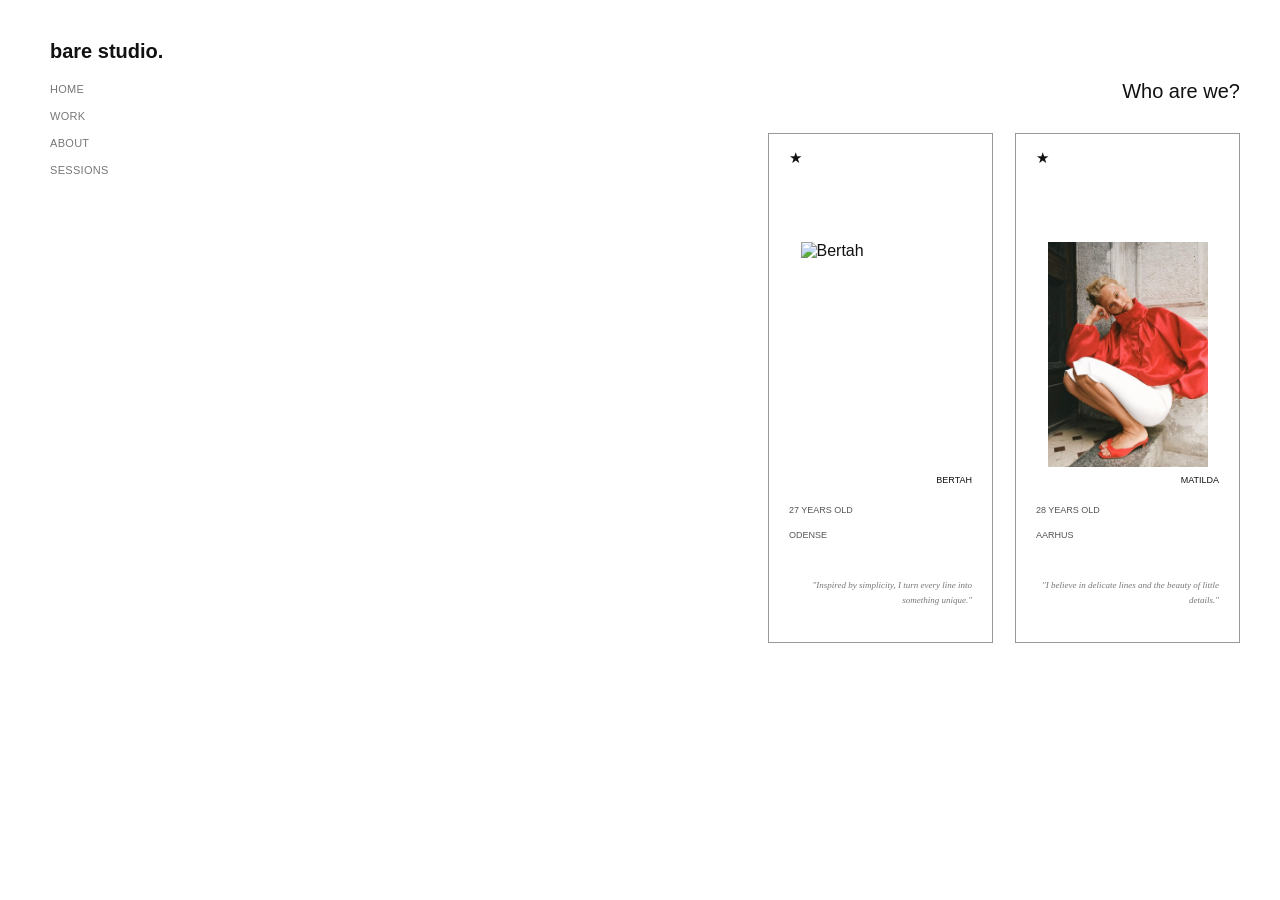
==== about.html @ 05ce9d6a "About & Work (Comienzo)" ====
<!DOCTYPE html>
<html lang="en">


<head>

    <meta charset="UTF-8">
    <meta name="viwport" content="widht=device-width, initial-scale=1.0">

    <title>bare studio.</title>

    <meta name="description" content="bare studio. Fine Line Tattoo studio in Copenhage.">

    <link rel="stylesheet" href="css/style.css">
</head>

<body>

    <!--HEADER / MENÚ-->
    <header class="header">
        <div class="logo">
            <a href="index.html">bare studio.</a>
        </div>
    
        <nav class="navigation">
            <ul>
                <li><a href="index.html">HOME</a></li>
                <li><a href="work.html">WORK</a></li>
                <li><a href="about.html">ABOUT</a></li>
                <li><a href="sessions.html">SESSIONS</a></li>
            </ul>
        </nav>


    </header>


    <!-- ABOUT SECTION -->

<section class="about-section">

    <h2 class="about-title">Who are we?</h2>

    <div class="artists-container">

        <!-- ARTIST 1 -->

        <div class="artist-card">

            <span class="artist-star">★</span>

            <div class="artist-image">
                <img src="gallery/about/bertah.jpeg" alt="Bertah">
            </div>

            <h3 class="artist-name">BERTAH</h3>

            <div class="artist-info">
                <p>27 YEARS OLD</p>
                <p>ODENSE</p>
            </div>

            <p class="artist-quote">
                "Inspired by simplicity, I turn every line
                into something unique."
            </p>

        </div>


        <!-- ARTIST 2 -->

        <div class="artist-card">

            <span class="artist-star">★</span>

            <div class="artist-image">
                <img src="gallery/about/matilda.jpeg" alt="Matilda">
            </div>

            <h3 class="artist-name">MATILDA</h3>

            <div class="artist-info">
                <p>28 YEARS OLD</p>
                <p>AARHUS</p>
            </div>

            <p class="artist-quote">
                "I believe in delicate lines and the
                beauty of little details."
            </p>

        </div>

    </div>

</section>




</body>


</html>
---- css/style.css ----
/*GENERAL*/

*{
    margin: 0;
    padding: 0;
    box-sizing: border-box;
}

body {
    background-color: #ffffff;
    color: #111111;
    font-family: Arial, Helvetica, sans-serif;font-family: Arial, Helvetica, sans-serif;
}

/*HEADER*/

.header {
    position: absolute;
    top: 40px;
    left: 50px;
    display: flex;
    flex-direction: column;
    align-items: flex-start;
}

/*LOGO*/

.logo a {
    text-decoration: none;
    color: #111111;
    font-size: 20px;
    font-weight: 600;
    letter-spacing: -0.7;
}

/*MENÚ*/

.navigation {
    margin-top: 16px;
}

.navigation ul {
    list-style: none;
    display: flex;
    flex-direction: column;
    gap: 9px;
}

.navigation a {
    text-decoration: none;
    color: #777777;
    font-size: 11px;
    font-weight: 400;
    letter-spacing: 0.3px;
    transition: color 0.3 ease;
}

.navigation a:hover {
    color: #111111;
}


/*HERO /HOME*/

.hero {
    width: 100%;
    height: 100vh;
    min-height: 650px;
    position: relative;
    display: flex;
    justify-content: center;
    align-items: center;
}

.hero-title h1 {
    font-size: 100px;
    font-weight: 500;
    letter-spacing: -5px;
    color: #111111;
}

.hero-bottom {
    position: absolute;
    bottom: 40px;
    width: 100%;
    left: 0;
    display: grid;
    grid-template-columns: 1fr 1fr 1fr;
    align-items:end;
}

.hero-info {
    grid-column: 1;
    justify-self: start;
    margin-left: 50px;
    text-align: left;
}

.hero-info p {
    font-size: 11px;
    line-height: 1.6;
    letter-spacing: 0.5px;
    color: #333333;
}

.hero-bottom {
    grid-column: 2;
    justify-self: center;

}

.hero-bottom a {
    display: inline-block;
    background-color: #111111;
    color: #ffffff;
    text-decoration: none;
    font-size: 11px;
    letter-spacing: 0.5px;
    padding: 14px 28px;
    white-space: nowrap;
    transition: background-color 0.3 ease;
}

.hero-bottom a:hover {
    background-color: #777777;
}

.hero-location {
    grid-column: 3;
    justify-self: end;
    margin-right: 50px;
    text-align: right;
}

.hero-location p {
    font-size: 11px;
    line-height: 1.6;
    letter-spacing: 0.5px;
    color: #333333;
}

/*INTRO /HOME*/

.studio-intro {
    margin-left: 180px;
    padding: 80px 40px 160px;
    display: flex;
    justify-content: center;
    align-items: flex-start;
    gap: 50px;
}


.studio-image {
    width: 370px;
    flex-shrink: 0;
}

.studio-image img {
    display: block;
    width: 100%;
    height: 520px;
    object-fit: cover;
}


.studio-description {
    width: 160px;
    padding-top: 10px;
}

.studio-description p {
    font-size: 12px;
    font-weight: 400;
    line-height: 1.3;
    color: #111111;
    margin: 0 0 18px;
}


/*SELECTED WORK /HOME*/
.selected-work {
    margin-left: 180px;
    padding: 40px;
}

.selected-work a {
    display: flex;
    justify-content: space-between;
    align-items: center;
    text-decoration: none;
    color: black;
    font-size: 22px;
    font-weight: 400;
    border-bottom: 1px solid #999;
    padding-bottom: 15px;
}

.home-work {
    display: grid;
    grid-template-columns: 1fr 1fr;
    column-gap: 60px;
    row-gap: 200px;
    padding: 80px 40px;
    margin-left: 180px;
}



.home-work > div {
    display: flex;
    flex-direction: column;
    width: fit-content;
}

.home-work > div:nth-child(1) {
    grid-column: 1;
    margin-top: 0;
}

.home-work > div:nth-child(2) {
    grid-column: 2;
    margin-top: 400px;
}

.home-work img {
    display: block;
    width: 190px;
    height: auto;
    object-fit: cover;
}

.home-work > div:nth-child(2) img {
    width: 280px;
}

.home-project-info {
    display: flex;
    justify-content: space-between;
    width: 100%;
    margin-top: 5px;
}

.home-project-info h3 {
    font-size: 10px;
    font-weight: 400;
    margin: 0;
}


/*GALLERY /WORK*/

.gallery-section {
    margin-left: 180px;
    min-height: 100vh;
    padding: 100px 40px;

    display: flex;
    flex-direction: column;
    align-items: center;
}


.gallery-categories {
    display: flex;
    justify-content: center;
    gap: 55px;
    margin-bottom: 40px;
}

.gallery-categories a {
    text-decoration: none;
    color: #777777;
    font-size: 13px;
    font-weight: 400;
    padding-bottom: 5px;
}

.gallery-categories a:hover,
.gallery-categories a.active {
    color: #111111;
    border-bottom: 1px solid #111111;
}



.gallery-container {
    width: 520px;
    max-width: 100%;
}

.gallery-image {
    width: 100%;
    height: 400px;
}

.gallery-image img {
    width: 100%;
    height: 100%;
    object-fit: cover;
    display: block;
}



.gallery-controls {
    display: flex;
    justify-content: space-between;
    align-items: center;
    margin-top: 12px;
}

.gallery-arrow {
    width: 40px;
    height: 20px;
    border: 1px solid #999999;
    background: transparent;
    color: #555555;
    font-size: 14px;
    cursor: pointer;
}

.gallery-arrow:hover {
    background-color: #111111;
    color: white;
}

.gallery-counter {
    font-size: 10px;
    color: #777777;
}





/*WHO ARE WE? /ABOUT*/


.about-title {
    font-size: 20px;
    font-weight: 400;
    color: #111111;
    text-align: right;
    margin: 0 0 30px 0;
}

.about-section {
    margin-left: 180px;
    min-height: 100vh;
    padding: 80px 40px;
    display: flex;
    flex-direction: column;
    justify-content: flex-start;
    align-items: flex-end;
}


.artists-container {
    display: flex;
    gap: 22px;
    margin-right: 0;
}


.artist-card {
    width: 225px;
    min-height: 510px;
    border: 1px solid #999999;
    padding: 15px 20px;
    display: flex;
    flex-direction: column;
    align-items: center;
}


.artist-star {
    align-self: flex-start;
    font-size: 15px;
    color: #111111;
}


.artist-image {
    width: 160px;
    height: 225px;
    margin-top: 75px;
}

.artist-image img {
    width: 100%;
    height: 100%;
    object-fit: cover;
}


.artist-name {
    width: 100%;
    text-align: right;
    font-size: 9px;
    font-weight: 400;
    margin-top: 8px;
}



.artist-info {
    width: 100%;
    margin-top: 20px;
}

.artist-info p {
    font-size: 9px;
    color: #555555;
    margin-bottom: 15px;
}


.artist-quote {
    font-size: 9px;
    font-family: serif;
    font-style: italic;
    color: #777777;
    text-align: right;
    line-height: 1.6;
    margin-top: auto;
    margin-bottom: 20px;
}
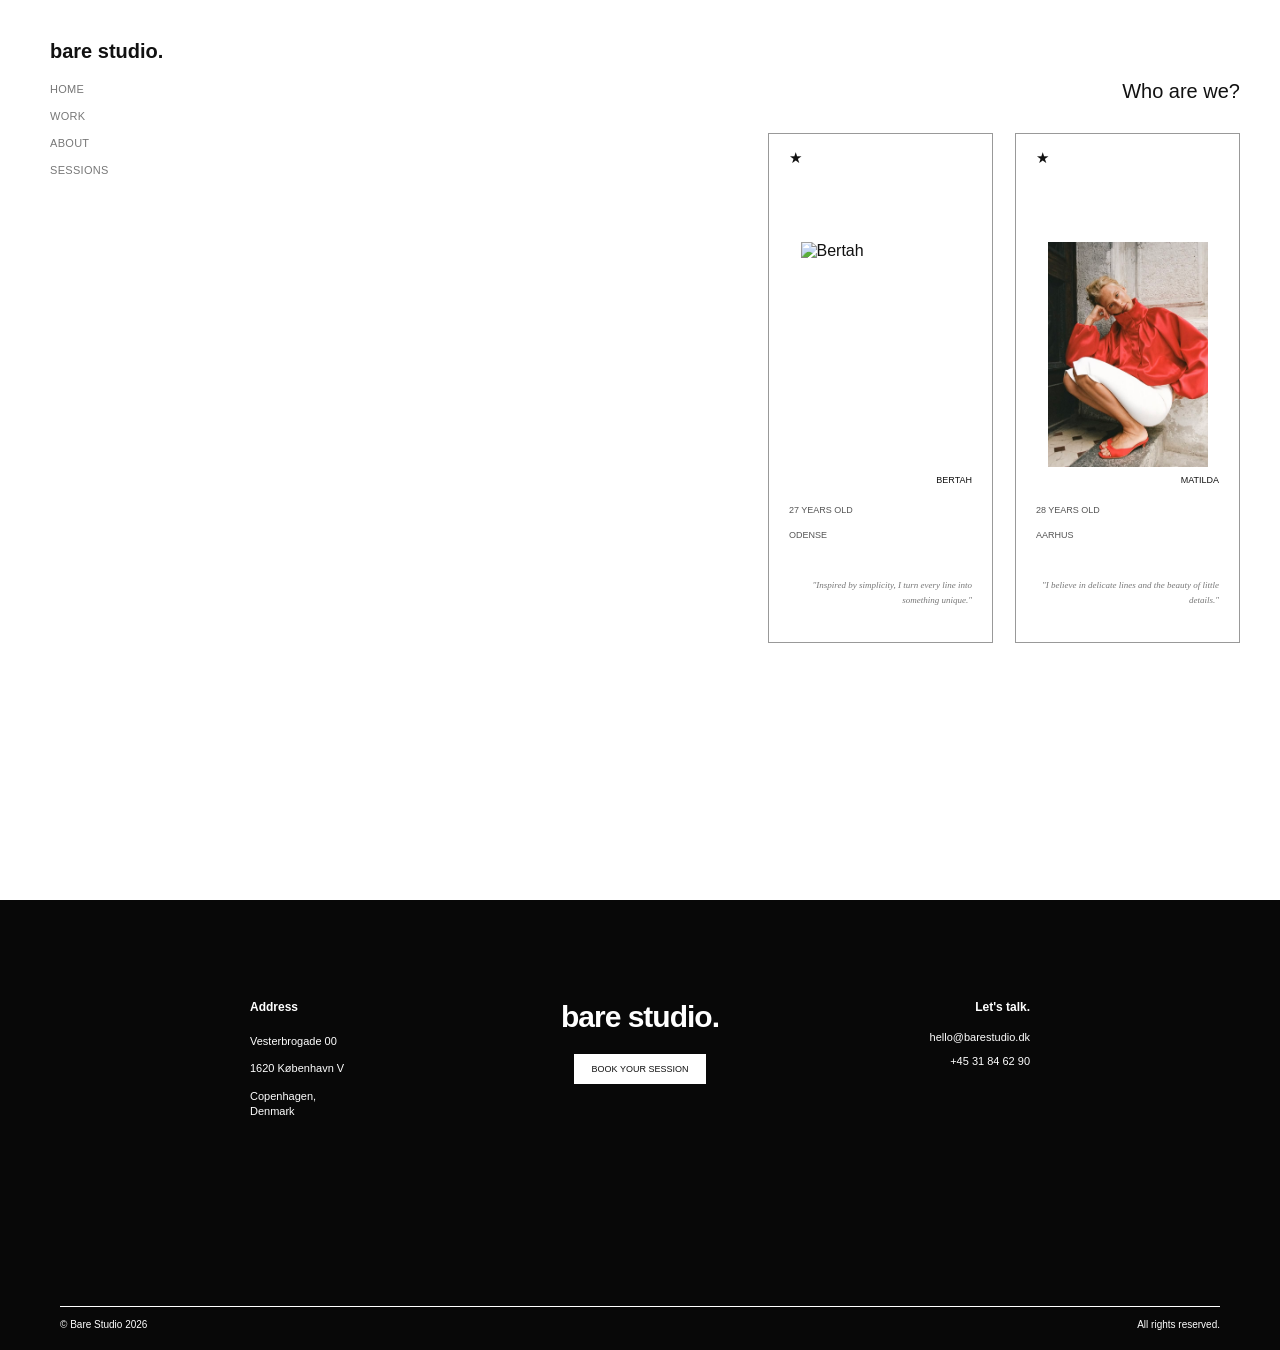
==== commit 8611ccc2: "Footer" ====
--- a/about.html
+++ b/about.html
@@ -97,6 +97,60 @@
 </section>
 
 
+<!-- FOOTER -->
+
+<footer class="footer">
+
+    <div class="footer-content">
+
+        <div class="footer-address">
+
+            <h4>Address</h4>
+
+            <p>Vesterbrogade 00</p>
+            <p>1620 København V</p>
+            <p>Copenhagen,<br>Denmark</p>
+
+        </div>
+
+        <div class="footer-center">
+
+            <h2>bare studio.</h2>
+
+            <a href="sessions.html" class="footer-button">
+                BOOK YOUR SESSION
+            </a>
+
+        </div>
+
+        <div class="footer-contact">
+
+            <h4>Let's talk.</h4>
+
+            <a href="mailto:hello@barestudio.dk">
+                hello@barestudio.dk
+            </a>
+
+            <a href="tel:+4531846290">
+                +45 31 84 62 90
+            </a>
+
+        </div>
+
+    </div>
+
+    
+    <div class="footer-bottom">
+
+        <span>© Bare Studio 2026</span>
+
+        <span>All rights reserved.</span>
+
+    </div>
+
+</footer>
+
+
 
 
 </body>
--- a/css/style.css
+++ b/css/style.css
@@ -425,4 +425,122 @@
     line-height: 1.6;
     margin-top: auto;
     margin-bottom: 20px;
+}
+
+
+
+
+/* FOOTER */
+
+.footer {
+    background-color: #080808;
+    color: #ffffff;
+    width: 100%;
+    margin-left: 0;
+    padding: 100px 60px 20px;
+    min-height: 450px;
+    display: flex;
+    flex-direction: column;
+    justify-content: space-between;
+}
+
+
+.footer-content {
+    display: flex;
+    justify-content: center;
+    align-items: flex-start;
+    gap: 100px;
+    width: 100%;
+}
+
+
+.footer-address {
+    width: 180px;
+    text-align: left;
+}
+
+.footer-address h4 {
+    font-size: 12px;
+    font-weight: 600;
+    margin-bottom: 20px;
+}
+
+.footer-address p {
+    font-size: 11px;
+    line-height: 1.4;
+    margin-bottom: 12px;
+}
+
+
+.footer-center {
+    width: 220px;
+    display: flex;
+    flex-direction: column;
+    align-items: center;
+    text-align: center;
+}
+
+.footer-center h2 {
+    font-size: 30px;
+    font-weight: 600;
+    letter-spacing: -1px;
+    margin: 0 0 20px;
+}
+
+
+.footer-button {
+    display: inline-block;
+    background-color: #ffffff;
+    color: #111111;
+    text-decoration: none;
+    font-size: 9px;
+    padding: 10px 18px;
+    transition: 0.3s ease;
+}
+
+.footer-button:hover {
+    background-color: #cccccc;
+}
+
+
+.footer-contact {
+    width: 180px;
+    display: flex;
+    flex-direction: column;
+    align-items: flex-end;
+    text-align: right;
+    gap: 12px;
+}
+
+.footer-contact h4 {
+    font-size: 12px;
+    font-weight: 600;
+    margin: 0 0 5px;
+}
+
+.footer-contact a {
+    color: #ffffff;
+    text-decoration: none;
+    font-size: 11px;
+}
+
+.footer-contact a:hover {
+    text-decoration: underline;
+}
+
+
+
+.footer-bottom {
+    display: flex;
+    justify-content: space-between;
+    align-items: center;
+    width: 100%;
+    border-top: 1px solid #ffffff;
+    padding-top: 12px;
+    margin-top: 100px;
+}
+
+.footer-bottom span {
+    font-size: 10px;
+    color: #ffffff;
 }
